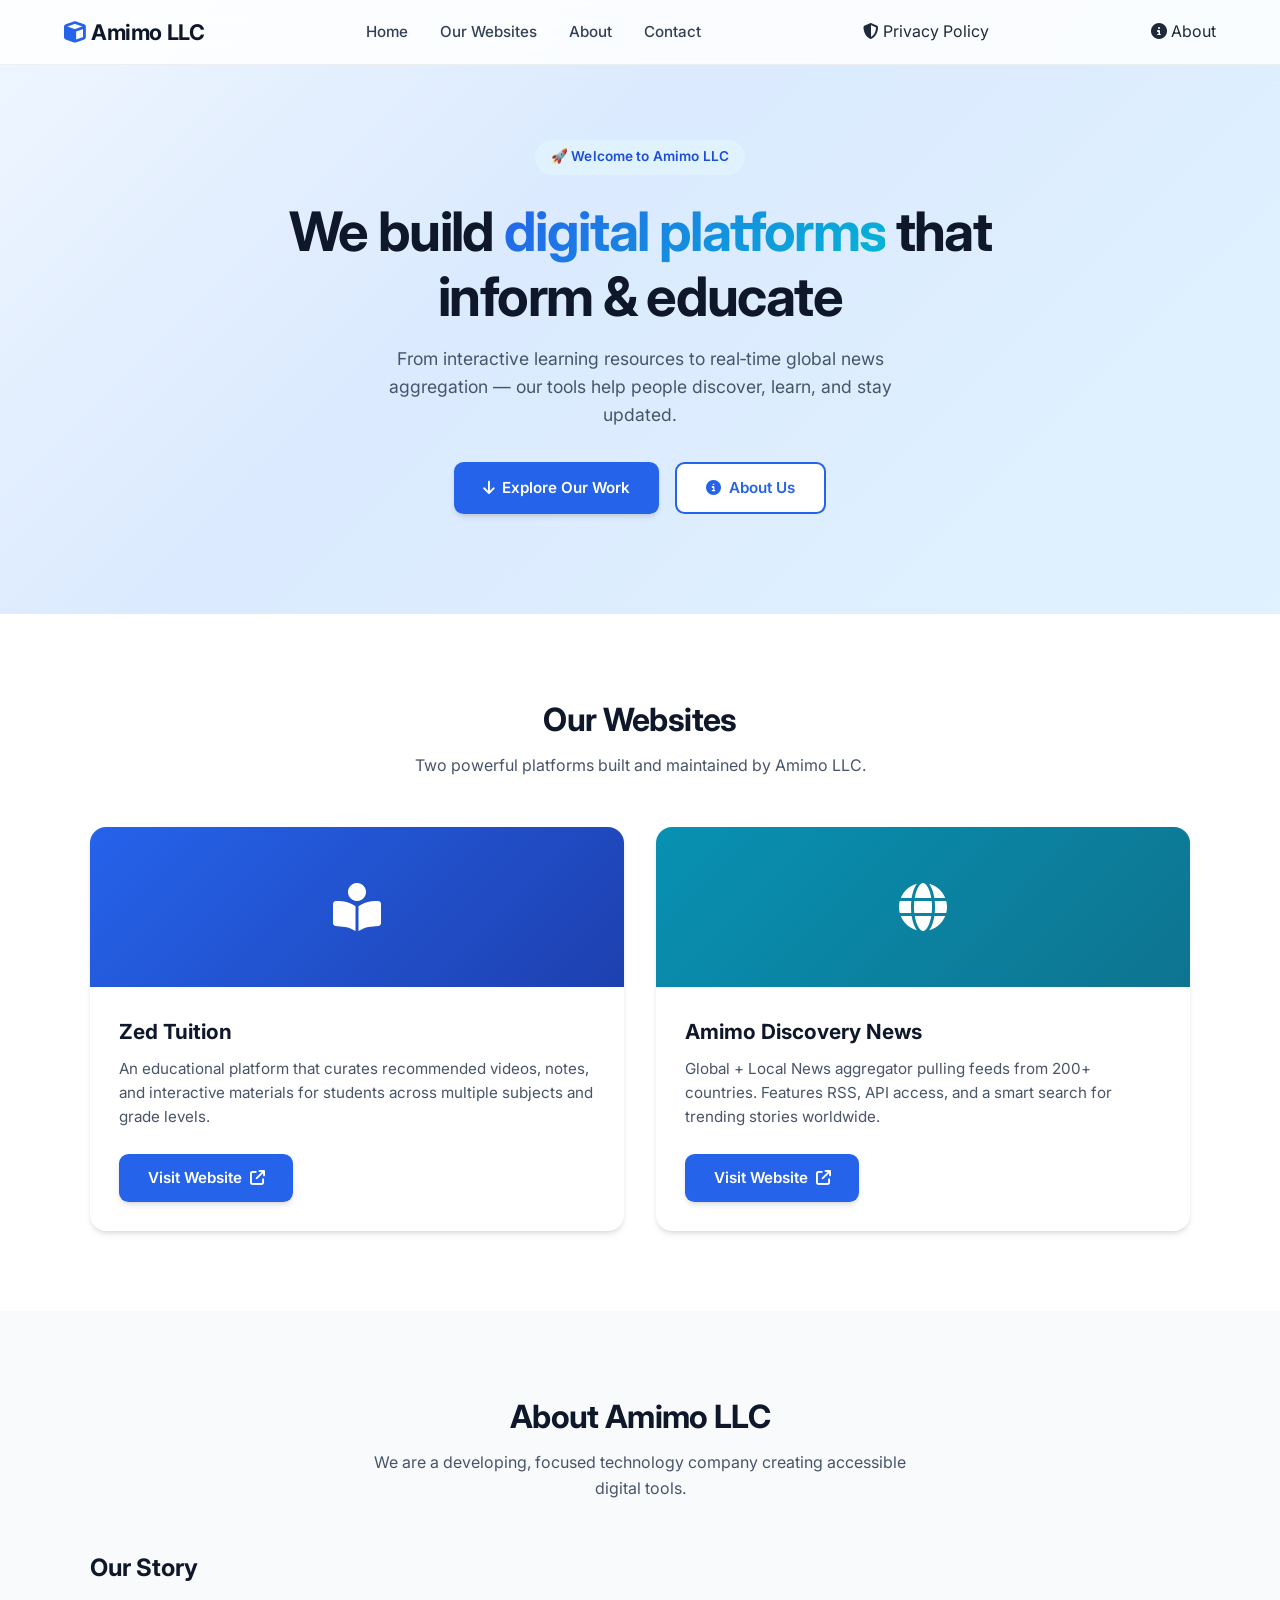
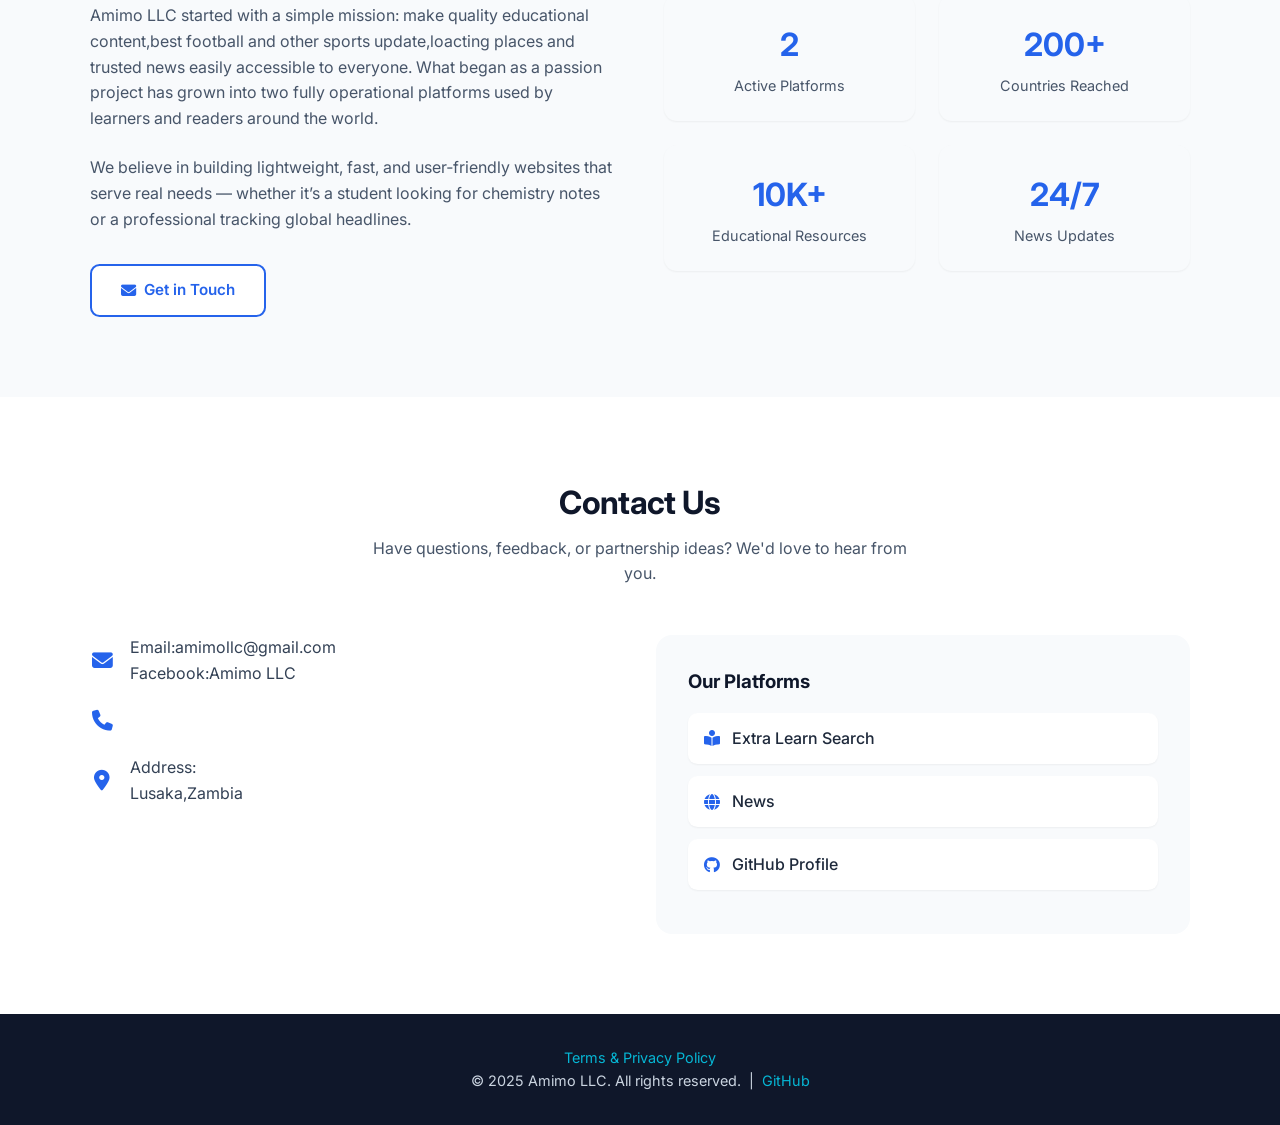
==== index.html @ ed4fd8a0 "Update index.html" ====
<!DOCTYPE html>
<html lang="en">
<head>
    <meta charset="UTF-8">
    <meta name="viewport" content="width=device-width, initial-scale=1.0">
<meta name="google-adsense-account" content="ca-pub-6081855871603005">
    <title>Amimo LLC – Building Digital Solutions for Learning & News</title>
    <!-- Google Fonts -->
    <link rel="preconnect" href="https://fonts.googleapis.com">
    <link rel="preconnect" href="https://fonts.gstatic.com" crossorigin>
    <link href="https://fonts.googleapis.com/css2?family=Inter:opsz,wght@14..32,400;14..32,500;14..32,600;14..32,700&display=swap" rel="stylesheet">
    <!-- Font Awesome 6 -->
    <link rel="stylesheet" href="https://cdnjs.cloudflare.com/ajax/libs/font-awesome/6.5.0/css/all.min.css">
    <link rel="icon" type="image/svg+xml" href="favicon.png">
      <link rel="stylesheet" href="style.css?v=1.0.5">
    
</head>
<body>
    <!-- ────── Navigation ────── -->
    <nav class="navbar">
        <div class="navbar-container">
            <a href="#" class="logo">
                <i class="fa-solid fa-cube"></i>Amimo LLC
            </a>
            <input type="checkbox" id="nav-toggle">
            <label for="nav-toggle" class="nav-toggle-label">
                <span></span><span></span><span></span>
            </label>
            <ul class="nav-links">
                <li><a href="#home">Home</a></li>
                <li><a href="#websites">Our Websites</a></li>
                <li><a href="#about">About</a></li>
                <li><a href="#contact">Contact</a></li>
            </ul>
<div class="menu-item" id="menuPrivacy"><i class="fas fa-shield-alt"></i> Privacy Policy</div>
<div class="menu-item" id="menuAbout"><i class="fas fa-info-circle"></i> About</div>
        </div>
    </nav>

    <!-- ────── Hero ────── -->
    <section class="hero" id="home">
        <div class="hero-content">
            <div class="hero-badge">🚀 Welcome to Amimo LLC</div>
            <h1>We build <span>digital platforms</span> that inform & educate</h1>
            <p>From interactive learning resources to real‑time global news aggregation — our tools help people discover, learn, and stay updated.</p>
            <div class="hero-buttons">
                <a href="#websites" class="btn btn-primary"><i class="fa-solid fa-arrow-down"></i> Explore Our Work</a>
                <a href="#about" class="btn btn-outline"><i class="fa-solid fa-circle-info"></i> About Us</a>
            </div>
        </div>
    </section>

    <!-- ────── Websites ────── -->
    <section id="websites">
        <div class="container">
            <div class="section-header">
                <h2>Our Websites</h2>
                <p>Two powerful platforms built and maintained by Amimo LLC.</p>
            </div>
            <div class="card-grid">
                <!-- Extra Learn Search -->
                <div class="card">
                    <div class="card-img extralearn">
                        <i class="fa-solid fa-book-open-reader"></i>
                    </div>
                    <div class="card-body">
                        <h3>Zed Tuition</h3>
                        <p>An educational platform that curates recommended videos, notes, and interactive materials for students across multiple subjects and grade levels.</p>
                        <a href="https://amimollc.github.io/zedtuition/" target="_blank" rel="noopener" class="btn btn-primary">
                            Visit Website <i class="fa-solid fa-arrow-up-right-from-square"></i>
                        </a>
                    </div>
                </div>

                <!-- News Lab -->
                <div class="card">
                    <div class="card-img newslab">
                        <i class="fa-solid fa-globe"></i>
                    </div>
                    <div class="card-body">
                        <h3>Amimo Discovery News</h3>
                        <p>Global + Local News aggregator pulling feeds from 200+ countries. Features RSS, API access, and a smart search for trending stories worldwide.</p>
                        <a href="https://amimollc.github.io/amimodiscoverynews/" target="_blank" rel="noopener" class="btn btn-primary">
                            Visit Website <i class="fa-solid fa-arrow-up-right-from-square"></i>
                        </a>
                    </div>
                </div>
            </div>
        </div>
    </section>
<!-- Cookie & Privacy Consent Modal -->
<div id="consentOverlay" class="consent-overlay">
    <div class="consent-modal">
        <div class="consent-icon">🍪</div>
        <h2>We value your privacy</h2>
        <p>
            We use cookies and similar technologies to enhance your browsing experience,
            analyze site traffic, and serve personalized ads. By clicking 
            <strong>"Accept All"</strong>, you consent to our use of cookies and agree 
            to our <a href="terms-privacy.html" target="_blank">Privacy Policy</a> 
            and <a href="terms-privacy.html#terms" target="_blank">Terms of Service</a>.
        </p>
        <p class="consent-small">
            You can change your preferences at any time.
        </p>
        <div class="consent-actions">
            <button id="acceptAllBtn" class="btn btn-primary">Accept All</button>
            <button id="learnMoreBtn" class="btn btn-secondary">Learn More</button>
        </div>
    </div>
</div>
    <!-- ────── About ────── -->
    <section id="about" style="background: var(--gray-50);">
        <div class="container">
            <div class="section-header">
                <h2>About Amimo LLC</h2>
                <p>We are a developing, focused technology company creating accessible digital tools.</p>
            </div>
            <div class="about-grid">
                <div class="about-text">
                    <h3>Our Story</h3>
                    <p>Amimo LLC started with a simple mission: make quality educational content,best football and other sports update,loacting places and trusted news easily accessible to everyone. What began as a passion project has grown into two fully operational platforms used by learners and readers around the world.</p>
                    <p>We believe in building lightweight, fast, and user‑friendly websites that serve real needs — whether it’s a student looking for chemistry notes or a professional tracking global headlines.</p>
                    <a href="#contact" class="btn btn-outline" style="margin-top:0.5rem;">
                        <i class="fa-solid fa-envelope"></i> Get in Touch
                    </a>
                </div>
                <div class="about-stats">
                    <div class="stat-card">
                        <div class="stat-number">2</div>
                        <div class="stat-label">Active Platforms</div>
                    </div>
                    <div class="stat-card">
                        <div class="stat-number">200+</div>
                        <div class="stat-label">Countries Reached</div>
                    </div>
                    <div class="stat-card">
                        <div class="stat-number">10K+</div>
                        <div class="stat-label">Educational Resources</div>
                    </div>
                    <div class="stat-card">
                        <div class="stat-number">24/7</div>
                        <div class="stat-label">News Updates</div>
                    </div>
                </div>
            </div>
        </div>
    </section>

    <!-- ────── Contact ────── -->
    <section id="contact">
        <div class="container">
            <div class="section-header">
                <h2>Contact Us</h2>
                <p>Have questions, feedback, or partnership ideas? We'd love to hear from you.</p>
            </div>
            <div class="contact-grid">
                <div class="contact-info">
                    <div class="info-item">
                        <i class="fa-solid fa-envelope"></i>
                        <span>Email:amimollc@gmail.com<br>Facebook:Amimo LLC</span>
                    </div>
                    <div class="info-item">
                        <i class="fa-solid fa-phone"></i>
                        <span></span>
                    </div>
                    <div class="info-item">
                        <i class="fa-solid fa-location-dot"></i>
                        <span> Address:<br>Lusaka,Zambia<br></span>
                    </div>
                </div>
                <div class="contact-links">
                    <h3>Our Platforms</h3>
                    <a href="https://amimollc.github.io/zedtuition/" target="_blank" rel="noopener" class="site-link">
                        <i class="fa-solid fa-book-open-reader"></i> Extra Learn Search
                    </a>
                    <a href="https://amimollc.github.io/amimodiscoverynews/" target="_blank" rel="noopener" class="site-link">
                        <i class="fa-solid fa-globe"></i> News
                    </a>
                    <a href="https://github.com/amimollc" target="_blank" rel="noopener" class="site-link">
                        <i class="fa-brands fa-github"></i> GitHub Profile
                    </a>
                </div>
            </div>
        </div>
    </section>

    <!-- ────── Footer ────── -->
    <footer class="footer">
    <!-- OR a single combined link -->
    <p>
        <a href="terms-privacy.html?v=1.0.1">Terms &amp; Privacy Policy</a>
    </p>
        <p>&copy; 2025 Amimo LLC. All rights reserved. &nbsp;|&nbsp; 
            <a href="https://github.com/amimollc" target="_blank" rel="noopener">GitHub</a>
        </p>
    </footer>

    <!-- Back to Top Button -->
    <a href="# An HTML anchor (ID) for a link target is missing a corresponding ID attribute.#home" class="back-to-top" id="backToTop" aria-label="Back to top">
        <i class="fa-solid fa-chevron-up"></i>
    </a>

    <!-- Smooth scroll offset & Back‑to‑top visibility -->
    <script src="main.js?v=1.0.1"></script>
</body>
</html>
---- style.css ----
:root {
            --primary: #2563eb;
            --primary-dark: #1d4ed8;
            --secondary: #0f172a;
            --accent: #06b6d4;
            --accent-light: #e0f2fe;
            --gray-50: #f8fafc;
            --gray-100: #f1f5f9;
            --gray-200: #e2e8f0;
            --gray-600: #475569;
            --gray-700: #334155;
            --gray-800: #1e293b;
            --white: #ffffff;
            --shadow-sm: 0 1px 2px rgba(0,0,0,0.05);
            --shadow: 0 4px 6px -1px rgba(0,0,0,0.1), 0 2px 4px -2px rgba(0,0,0,0.1);
            --shadow-lg: 0 10px 15px -3px rgba(0,0,0,0.1), 0 4px 6px -4px rgba(0,0,0,0.1);
            --shadow-xl: 0 20px 25px -5px rgba(0,0,0,0.1), 0 8px 10px -6px rgba(0,0,0,0.1);
        }

        * {
            margin: 0;
            padding: 0;
            box-sizing: border-box;
        }

        html {
            scroll-behavior: smooth;
        }

        body {
            font-family: 'Inter', system-ui, -apple-system, sans-serif;
            color: var(--gray-800);
            background-color: var(--white);
            line-height: 1.6;
            overflow-x: hidden;
        }

        /* ───────── Navigation ───────── */
        .navbar {
            position: fixed;
            top: 0;
            left: 0;
            width: 100%;
            background: rgba(255,255,255,0.85);
            backdrop-filter: blur(12px);
            -webkit-backdrop-filter: blur(12px);
            border-bottom: 1px solid rgba(0,0,0,0.06);
            z-index: 1000;
            transition: background 0.3s;
        }
        .navbar-container {
            max-width: 1200px;
            margin: 0 auto;
            display: flex;
            align-items: center;
            justify-content: space-between;
            padding: 0 1.5rem;
            height: 64px;
        }
        .logo {
            font-weight: 700;
            font-size: 1.35rem;
            color: var(--secondary);
            text-decoration: none;
            letter-spacing: -0.02em;
        }
        .logo i {
            color: var(--primary);
            margin-right: 0.35rem;
        }
        .nav-links {
            display: flex;
            list-style: none;
            gap: 2rem;
            align-items: center;
        }
        .nav-links a {
            text-decoration: none;
            color: var(--gray-700);
            font-weight: 500;
            font-size: 0.95rem;
            transition: color 0.2s;
        }
        .nav-links a:hover {
            color: var(--primary);
        }
        /* Hamburger checkbox hack */
        #nav-toggle {
            display: none;
        }
        .nav-toggle-label {
            display: none;
            flex-direction: column;
            gap: 5px;
            cursor: pointer;
            padding: 0.5rem;
        }
        .nav-toggle-label span {
            display: block;
            width: 24px;
            height: 2.5px;
            background: var(--secondary);
            border-radius: 2px;
            transition: 0.3s;
        }

        /* ───────── Hero ───────── */
        .hero {
            padding: 140px 1.5rem 100px;
            background: linear-gradient(135deg, #eff6ff 0%, #dbeafe 40%, #e0f2fe 100%);
            text-align: center;
        }
        .hero-content {
            max-width: 720px;
            margin: 0 auto;
        }
        .hero-badge {
            display: inline-block;
            background: var(--accent-light);
            color: var(--primary-dark);
            font-weight: 600;
            font-size: 0.85rem;
            padding: 0.4rem 1rem;
            border-radius: 2rem;
            margin-bottom: 1.5rem;
            letter-spacing: 0.01em;
        }
        .hero h1 {
            font-size: clamp(2.2rem, 5vw, 3.4rem);
            font-weight: 700;
            line-height: 1.2;
            color: var(--secondary);
            margin-bottom: 1rem;
            letter-spacing: -0.03em;
        }
        .hero h1 span {
            background: linear-gradient(135deg, var(--primary), var(--accent));
            -webkit-background-clip: text;
            -webkit-text-fill-color: transparent;
            background-clip: text;
        }
        .hero p {
            font-size: 1.1rem;
            color: var(--gray-600);
            max-width: 560px;
            margin: 0 auto 2rem;
        }
        .btn {
            display: inline-flex;
            align-items: center;
            gap: 0.5rem;
            padding: 0.75rem 1.8rem;
            border-radius: 0.6rem;
            font-weight: 600;
            font-size: 0.95rem;
            text-decoration: none;
            transition: transform 0.2s, box-shadow 0.2s;
            cursor: pointer;
        }
        .btn-primary {
            background: var(--primary);
            color: white;
            box-shadow: var(--shadow);
        }
        .btn-primary:hover {
            background: var(--primary-dark);
            transform: translateY(-2px);
            box-shadow: var(--shadow-lg);
        }
        .btn-outline {
            background: white;
            color: var(--primary);
            border: 2px solid var(--primary);
        }
        .btn-outline:hover {
            background: var(--accent-light);
            transform: translateY(-2px);
        }
        .hero-buttons {
            display: flex;
            gap: 1rem;
            flex-wrap: wrap;
            justify-content: center;
        }

        /* ───────── Sections ───────── */
        section {
            padding: 80px 1.5rem;
        }
        .section-header {
            text-align: center;
            margin-bottom: 3rem;
        }
        .section-header h2 {
            font-size: 2rem;
            font-weight: 700;
            color: var(--secondary);
            margin-bottom: 0.5rem;
            letter-spacing: -0.02em;
        }
        .section-header p {
            color: var(--gray-600);
            max-width: 560px;
            margin: 0 auto;
        }
        .container {
            max-width: 1100px;
            margin: 0 auto;
        }

        /* ───────── Websites Cards ───────── */
        .card-grid {
            display: grid;
            grid-template-columns: repeat(auto-fit, minmax(300px, 1fr));
            gap: 2rem;
        }
        .card {
            background: white;
            border-radius: 1rem;
            box-shadow: var(--shadow);
            overflow: hidden;
            transition: transform 0.25s, box-shadow 0.25s;
            display: flex;
            flex-direction: column;
        }
        .card:hover {
            transform: translateY(-6px);
            box-shadow: var(--shadow-xl);
        }
        .card-img {
            height: 160px;
            display: flex;
            align-items: center;
            justify-content: center;
            font-size: 3rem;
            color: white;
        }
        .card-img.extralearn {
            background: linear-gradient(135deg, #2563eb, #1e40af);
        }
        .card-img.newslab {
            background: linear-gradient(135deg, #0891b2, #0e7490);
        }
        .card-body {
            padding: 1.8rem;
            flex: 1;
            display: flex;
            flex-direction: column;
        }
        .card-body h3 {
            font-size: 1.3rem;
            font-weight: 700;
            margin-bottom: 0.5rem;
            color: var(--secondary);
        }
        .card-body p {
            color: var(--gray-600);
            font-size: 0.95rem;
            margin-bottom: 1.5rem;
            flex: 1;
        }
        .card-body .btn {
            align-self: flex-start;
        }

        /* ───────── About ───────── */
        .about-grid {
            display: grid;
            grid-template-columns: 1fr 1fr;
            gap: 3rem;
            align-items: center;
        }
        .about-text h3 {
            font-size: 1.5rem;
            font-weight: 700;
            margin-bottom: 1rem;
            color: var(--secondary);
        }
        .about-text p {
            color: var(--gray-600);
            margin-bottom: 1.5rem;
        }
        .about-stats {
            display: grid;
            grid-template-columns: 1fr 1fr;
            gap: 1.5rem;
        }
        .stat-card {
            background: var(--gray-50);
            border-radius: 0.8rem;
            padding: 1.5rem;
            text-align: center;
            box-shadow: var(--shadow-sm);
        }
        .stat-card .stat-number {
            font-size: 2rem;
            font-weight: 700;
            color: var(--primary);
        }
        .stat-card .stat-label {
            font-size: 0.9rem;
            color: var(--gray-600);
            margin-top: 0.25rem;
        }

        /* ───────── Contact ───────── */
        .contact-grid {
            display: grid;
            grid-template-columns: 1fr 1fr;
            gap: 2rem;
            align-items: start;
        }
        .contact-info .info-item {
            display: flex;
            align-items: center;
            gap: 1rem;
            margin-bottom: 1.5rem;
        }
        .info-item i {
            font-size: 1.3rem;
            color: var(--primary);
            width: 24px;
            text-align: center;
        }
        .info-item span {
            color: var(--gray-700);
        }
        .contact-links {
            background: var(--gray-50);
            border-radius: 1rem;
            padding: 2rem;
        }
        .contact-links h3 {
            margin-bottom: 1rem;
            color: var(--secondary);
        }
        .site-link {
            display: flex;
            align-items: center;
            gap: 0.75rem;
            padding: 0.8rem 1rem;
            background: white;
            border-radius: 0.6rem;
            margin-bottom: 0.75rem;
            text-decoration: none;
            color: var(--gray-800);
            font-weight: 500;
            box-shadow: var(--shadow-sm);
            transition: background 0.2s;
        }
        .site-link:hover {
            background: var(--accent-light);
        }
        .site-link i {
            color: var(--primary);
        }

        /* ───────── Footer ───────── */
        .footer {
            background: var(--secondary);
            color: #cbd5e1;
            padding: 2rem 1.5rem;
            text-align: center;
            font-size: 0.9rem;
        }
        .footer a {
            color: var(--accent);
            text-decoration: none;
        }

        /* ───────── Back to Top ───────── */
        .back-to-top {
            position: fixed;
            bottom: 2rem;
            right: 2rem;
            width: 44px;
            height: 44px;
            background: var(--primary);
            color: white;
            border-radius: 50%;
            display: flex;
            align-items: center;
            justify-content: center;
            box-shadow: var(--shadow-lg);
            opacity: 0;
            visibility: hidden;
            transition: opacity 0.3s, visibility 0.3s;
            z-index: 999;
            text-decoration: none;
        }
        .back-to-top.visible {
            opacity: 1;
            visibility: visible;
        }

        /* ───────── Responsive ───────── */
        @media (max-width: 768px) {
            .nav-links {
                position: fixed;
                top: 64px;
                left: 0;
                width: 100%;
                background: white;
                flex-direction: column;
                gap: 0;
                max-height: 0;
                overflow: hidden;
                transition: max-height 0.3s ease;
                box-shadow: var(--shadow);
            }
            #nav-toggle:checked ~ .nav-links {
                max-height: 300px;
            }
            .nav-toggle-label {
                display: flex;
            }
            .nav-links li {
                padding: 0.8rem 2rem;
                border-bottom: 1px solid var(--gray-100);
            }
            .about-grid,
            .contact-grid {
                grid-template-columns: 1fr;
            }
            .hero {
                padding: 120px 1.5rem 80px;
            }
        }
/* ---- Consent Overlay (Popup) ---- */
.consent-overlay {
    position: fixed;
    top: 0;
    left: 0;
    width: 100%;
    height: 100%;
    background: rgba(0, 0, 0, 0.65);
    backdrop-filter: blur(4px);
    display: flex;
    align-items: center;
    justify-content: center;
    z-index: 99999;
    padding: 1.5rem;
    opacity: 0;
    visibility: hidden;
    transition: opacity 0.4s ease, visibility 0.4s ease;
    /* Start hidden, JS will show it */ 
}

.consent-overlay.show {
    opacity: 1;
    visibility: visible;
}

.consent-modal {
    background: #ffffff;
    max-width: 520px;
    width: 100%;
    padding: 2.5rem 2rem 2rem 2rem;
    border-radius: 24px;
    box-shadow: 0 30px 80px rgba(0, 0, 0, 0.25);
    text-align: center;
    transform: scale(0.95) translateY(20px);
    transition: transform 0.4s cubic-bezier(0.34, 1.56, 0.64, 1);
}

.consent-overlay.show .consent-modal {
    transform: scale(1) translateY(0);
}

.consent-icon {
    font-size: 3rem;
    margin-bottom: 0.5rem;
}

.consent-modal h2 {
    font-size: 1.5rem;
    font-weight: 700;
    margin: 0 0 0.75rem 0;
    color: #0b1a33;
}

.consent-modal p {
    color: #2d4059;
    font-size: 0.95rem;
    line-height: 1.6;
    margin-bottom: 1rem;
}

.consent-modal a {
    color: #1a4c7a;
    font-weight: 600;
    text-decoration: underline;
    text-underline-offset: 2px;
}

.consent-modal a:hover {
    color: #0d3557;
}

.consent-small {
    font-size: 0.8rem !important;
    color: #6a7f9a !important;
    margin-bottom: 1.5rem !important;
}

.consent-actions {
    display: flex;
    gap: 0.75rem;
    flex-wrap: wrap;
    justify-content: center;
}

.consent-actions .btn {
    padding: 0.75rem 2rem;
    border-radius: 60px;
    font-weight: 600;
    font-size: 0.95rem;
    border: none;
    cursor: pointer;
    transition: background 0.2s, transform 0.1s;
    flex: 1 1 auto;
    min-width: 140px;
}

.consent-actions .btn-primary {
    background: #1a4c7a;
    color: #fff;
}

.consent-actions .btn-primary:hover {
    background: #0d3b60;
}

.consent-actions .btn-secondary {
    background: #eef2f6;
    color: #0b1a33;
}

.consent-actions .btn-secondary:hover {
    background: #dce3ec;
}

@media (max-width: 480px) {
    .consent-modal {
        padding: 1.75rem 1.25rem;
    }
    .consent-actions .btn {
        min-width: 100%;
        flex: 1 1 100%;
    }
}
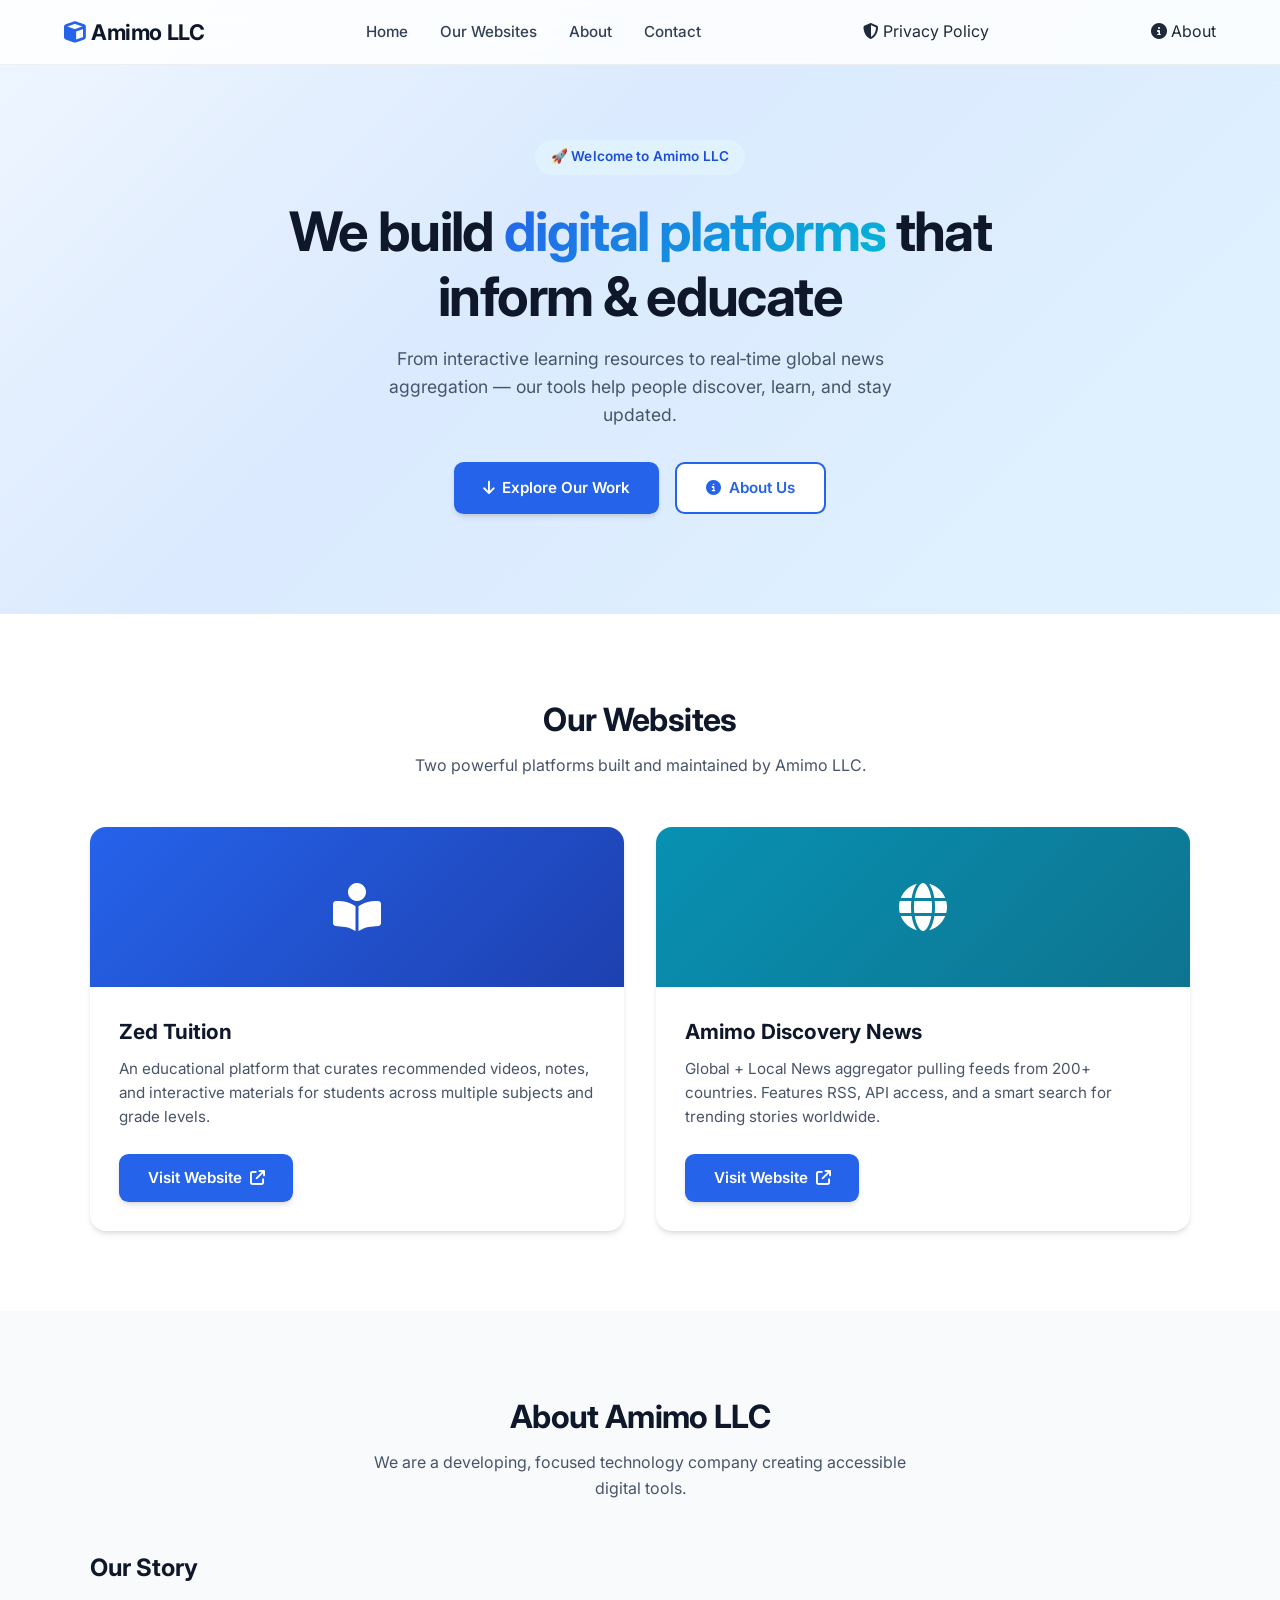
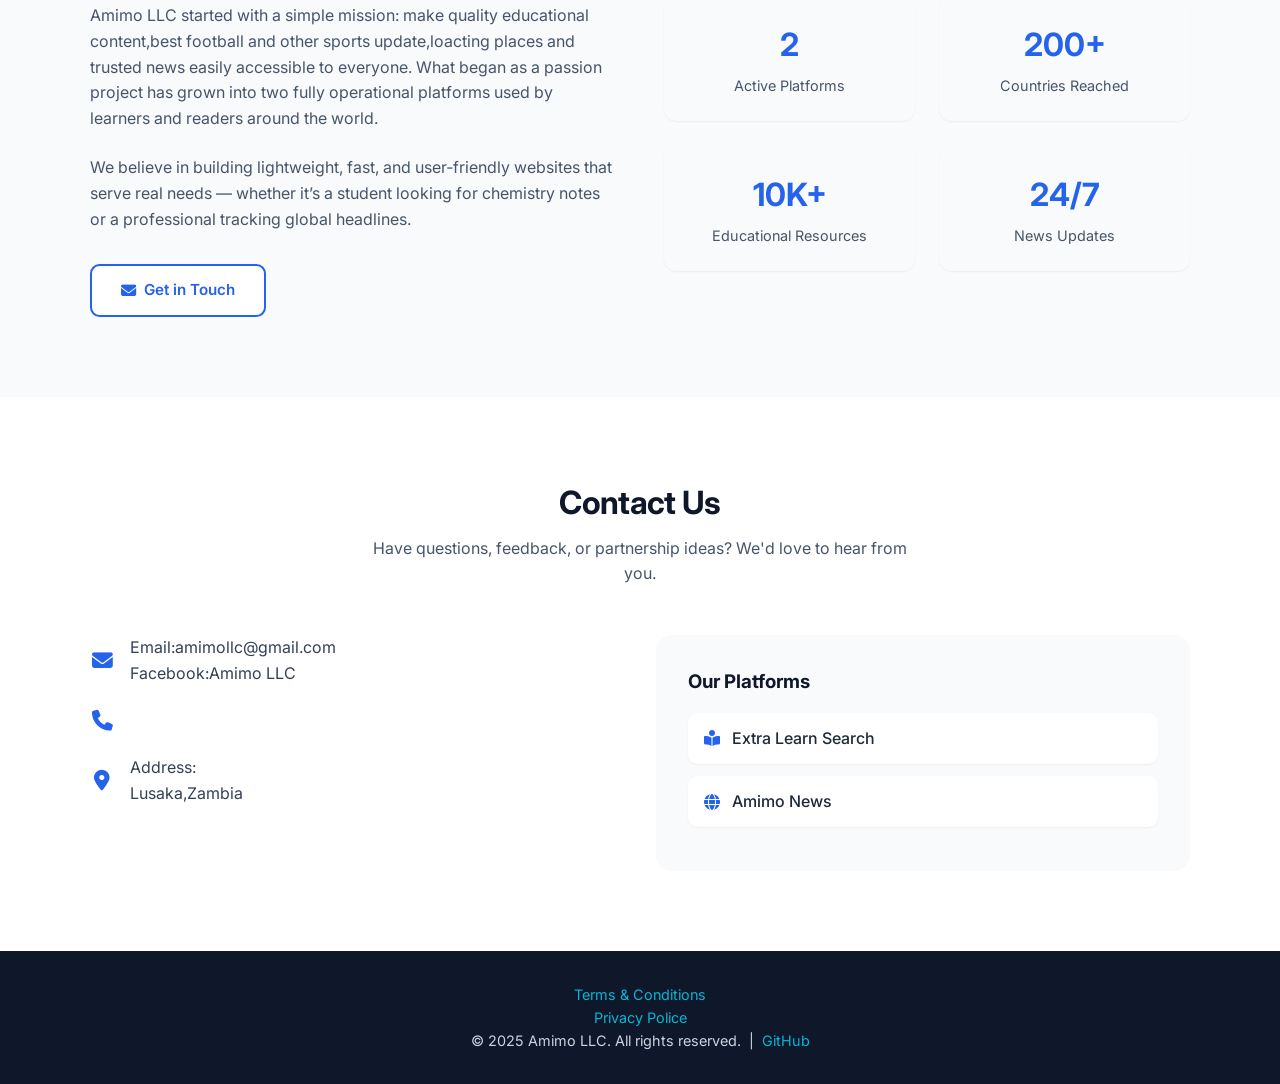
==== commit bc4c7057: "Update index.html" ====
--- a/index.html
+++ b/index.html
@@ -175,10 +175,7 @@
                         <i class="fa-solid fa-book-open-reader"></i> Extra Learn Search
                     </a>
                     <a href="https://amimollc.github.io/amimodiscoverynews/" target="_blank" rel="noopener" class="site-link">
-                        <i class="fa-solid fa-globe"></i> News
-                    </a>
-                    <a href="https://github.com/amimollc" target="_blank" rel="noopener" class="site-link">
-                        <i class="fa-brands fa-github"></i> GitHub Profile
+                        <i class="fa-solid fa-globe"></i> Amimo News
                     </a>
                 </div>
             </div>
@@ -189,11 +186,15 @@
     <footer class="footer">
     <!-- OR a single combined link -->
     <p>
-        <a href="terms-privacy.html?v=1.0.1">Terms &amp; Privacy Policy</a>
+        <a href="terms-privacy.html?v=1.0.1">Terms &amp; Conditions</a>
     </p>
+<p> 
+<a href="privacy.html">Privacy Police</a>
+</p> 
         <p>&copy; 2025 Amimo LLC. All rights reserved. &nbsp;|&nbsp; 
             <a href="https://github.com/amimollc" target="_blank" rel="noopener">GitHub</a>
         </p>
+  
     </footer>
 
     <!-- Back to Top Button -->
@@ -202,6 +203,6 @@
     </a>
 
     <!-- Smooth scroll offset & Back‑to‑top visibility -->
-    <script src="main.js?v=1.0.1"></script>
+    <script src="main.js?v=1.0.2"></script>
 </body>
 </html>
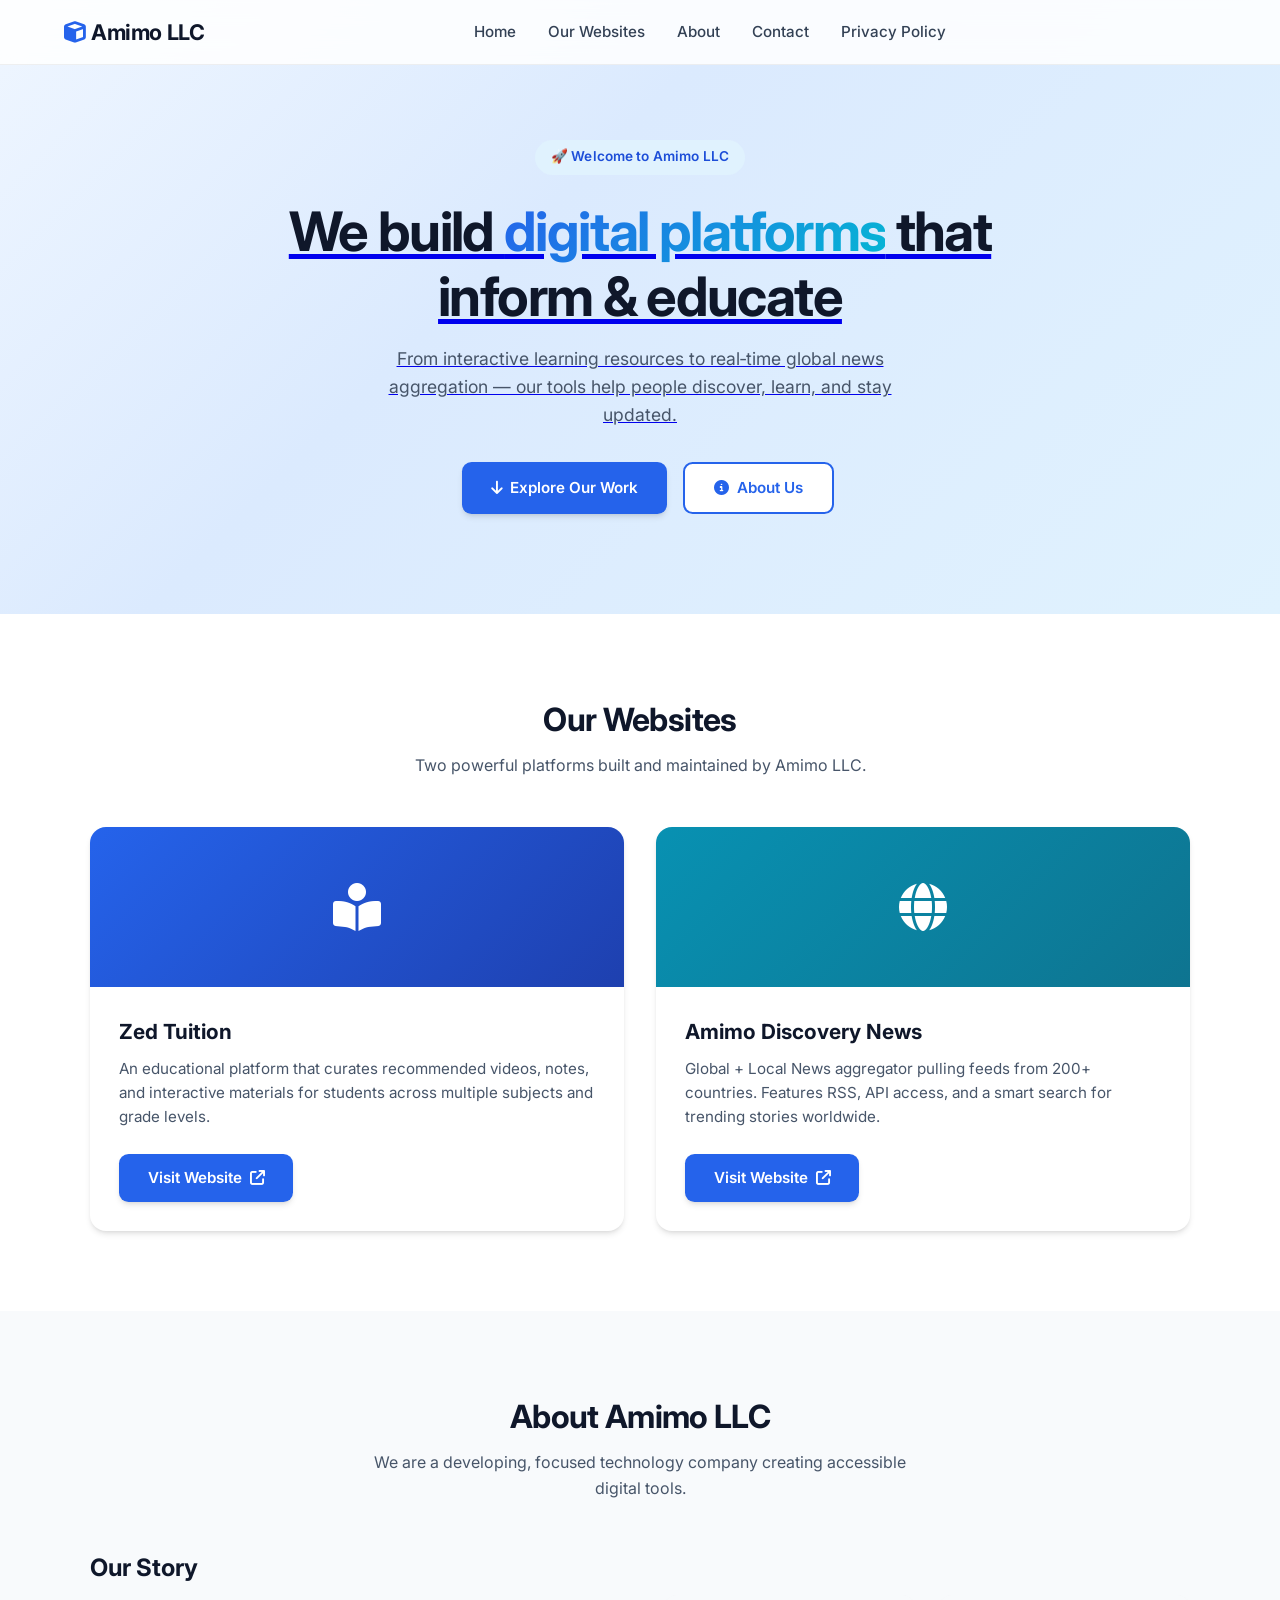
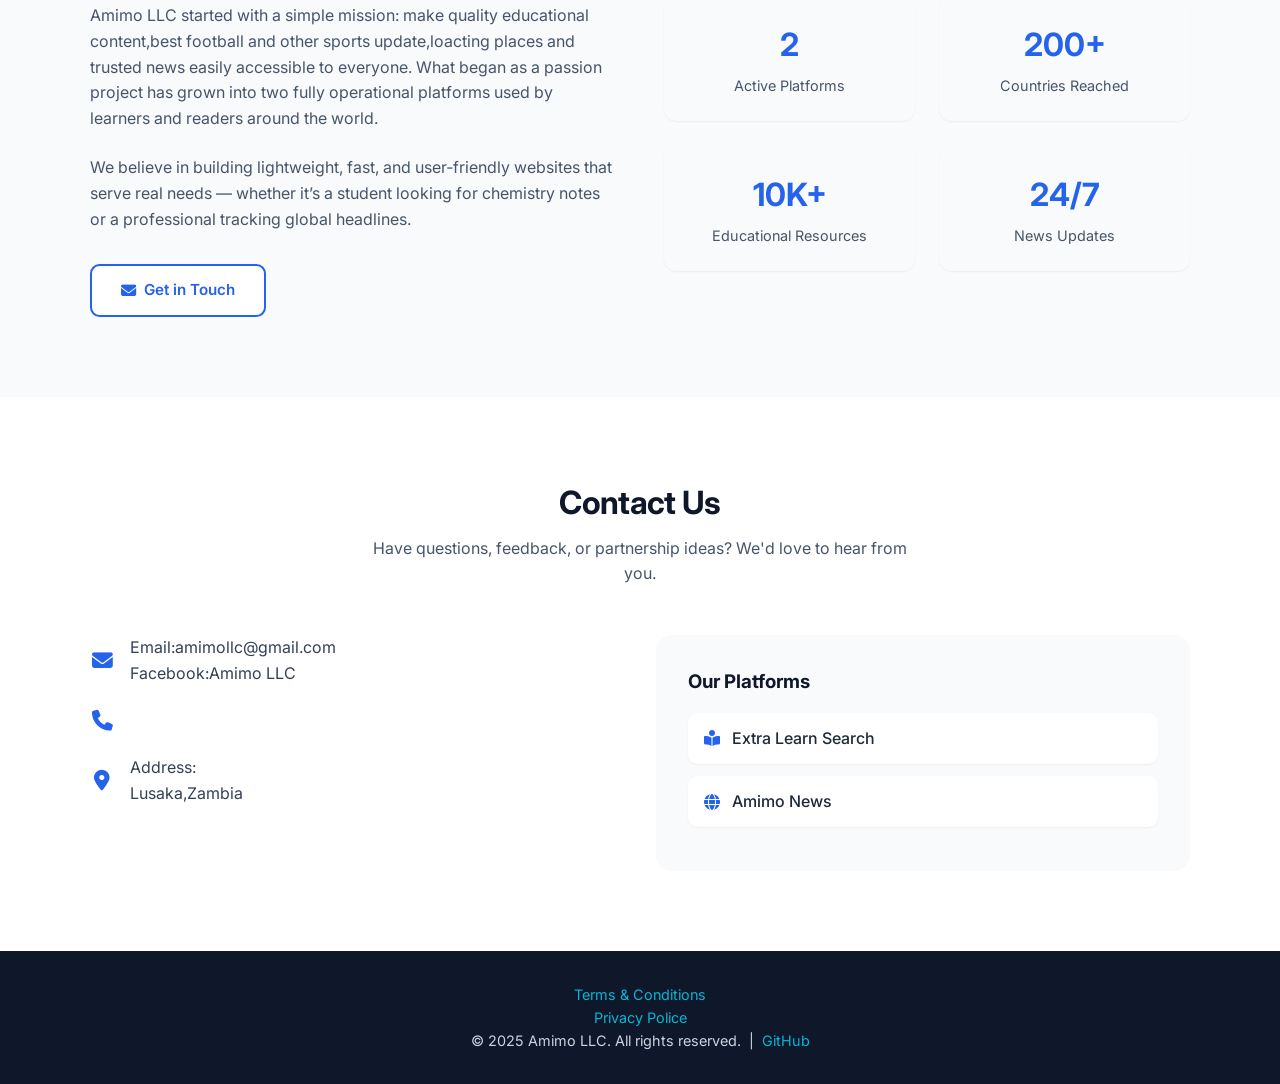
==== commit 6fb0d437: "Update index.html" ====
--- a/index.html
+++ b/index.html
@@ -29,12 +29,11 @@
             <ul class="nav-links">
                 <li><a href="#home">Home</a></li>
                 <li><a href="#websites">Our Websites</a></li>
-                <li><a href="#about">About</a></li>
+                <li><a href="about.html">About</a></li>
                 <li><a href="#contact">Contact</a></li>
+                <li><a href="privacy.html">Privacy Policy
             </ul>
-<div class="menu-item" id="menuPrivacy"><i class="fas fa-shield-alt"></i> Privacy Policy</div>
-<div class="menu-item" id="menuAbout"><i class="fas fa-info-circle"></i> About</div>
-        </div>
+  </div>
     </nav>
 
     <!-- ────── Hero ────── -->
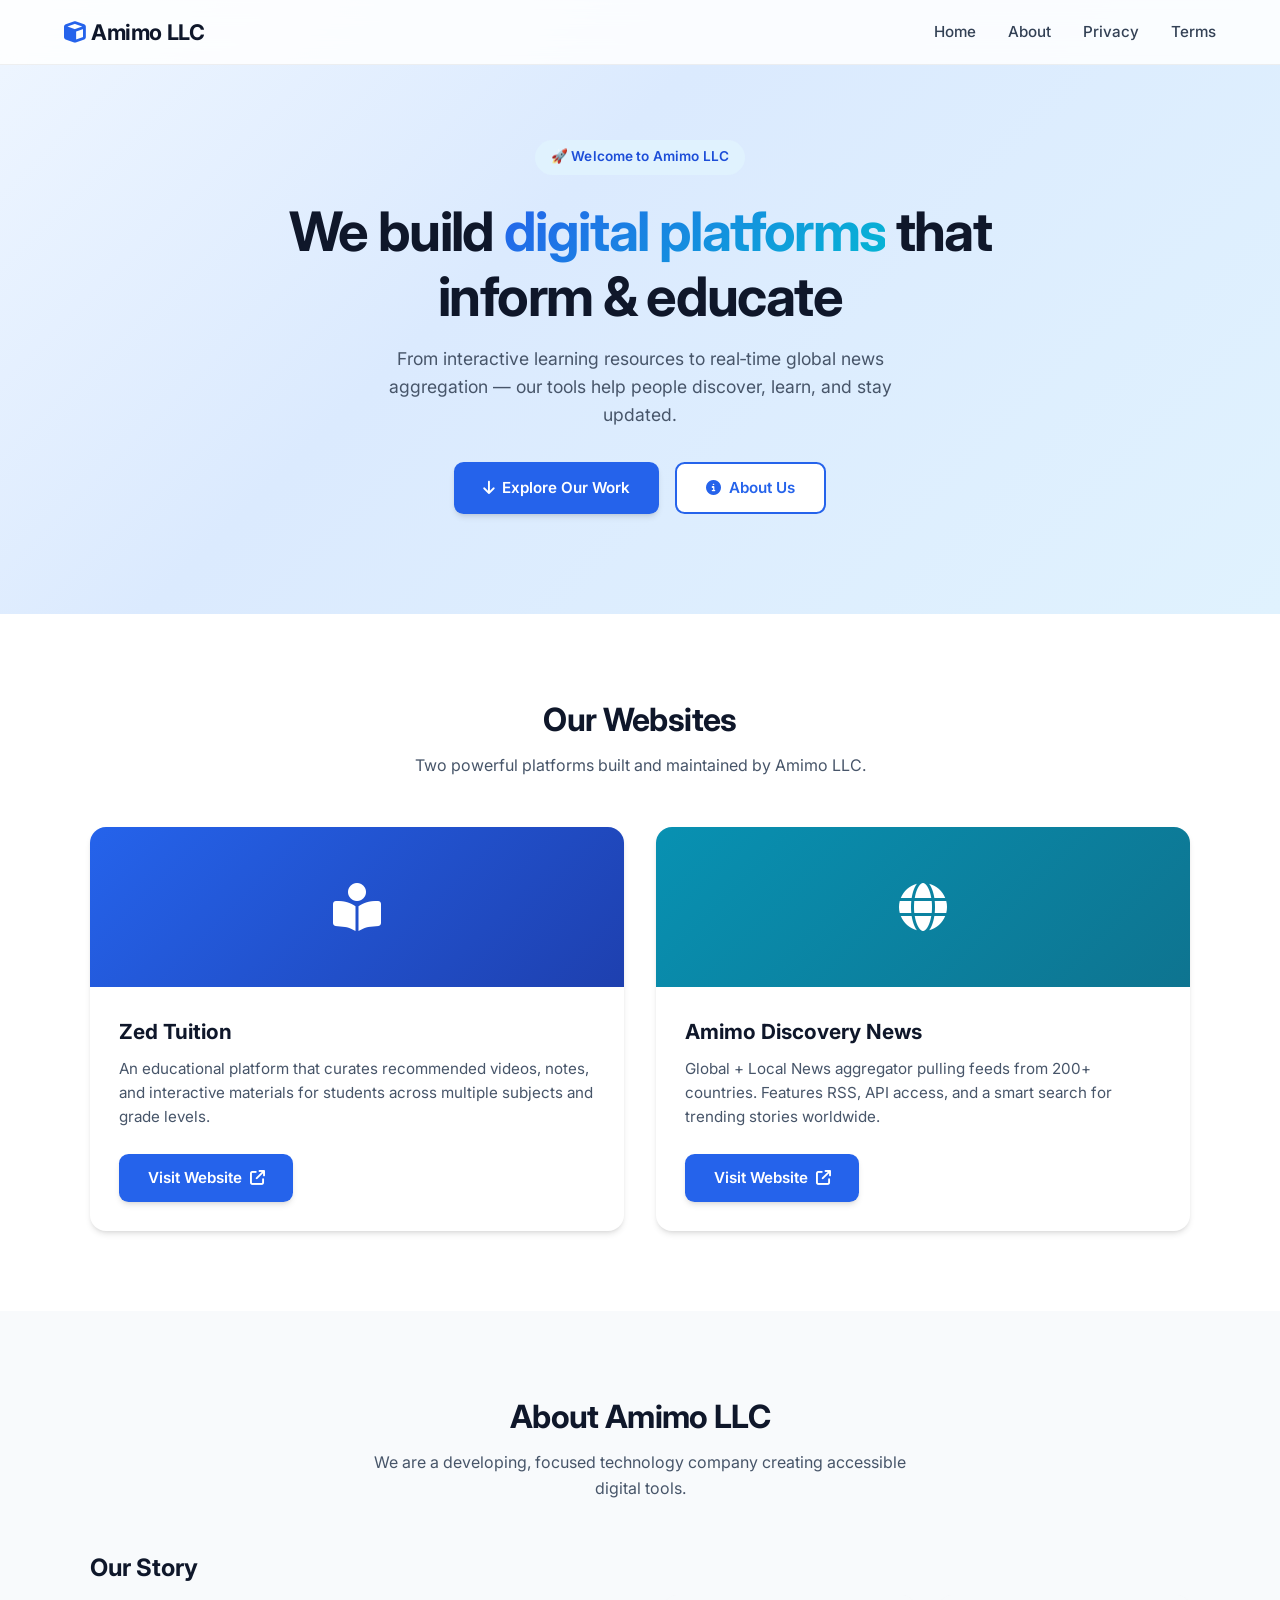
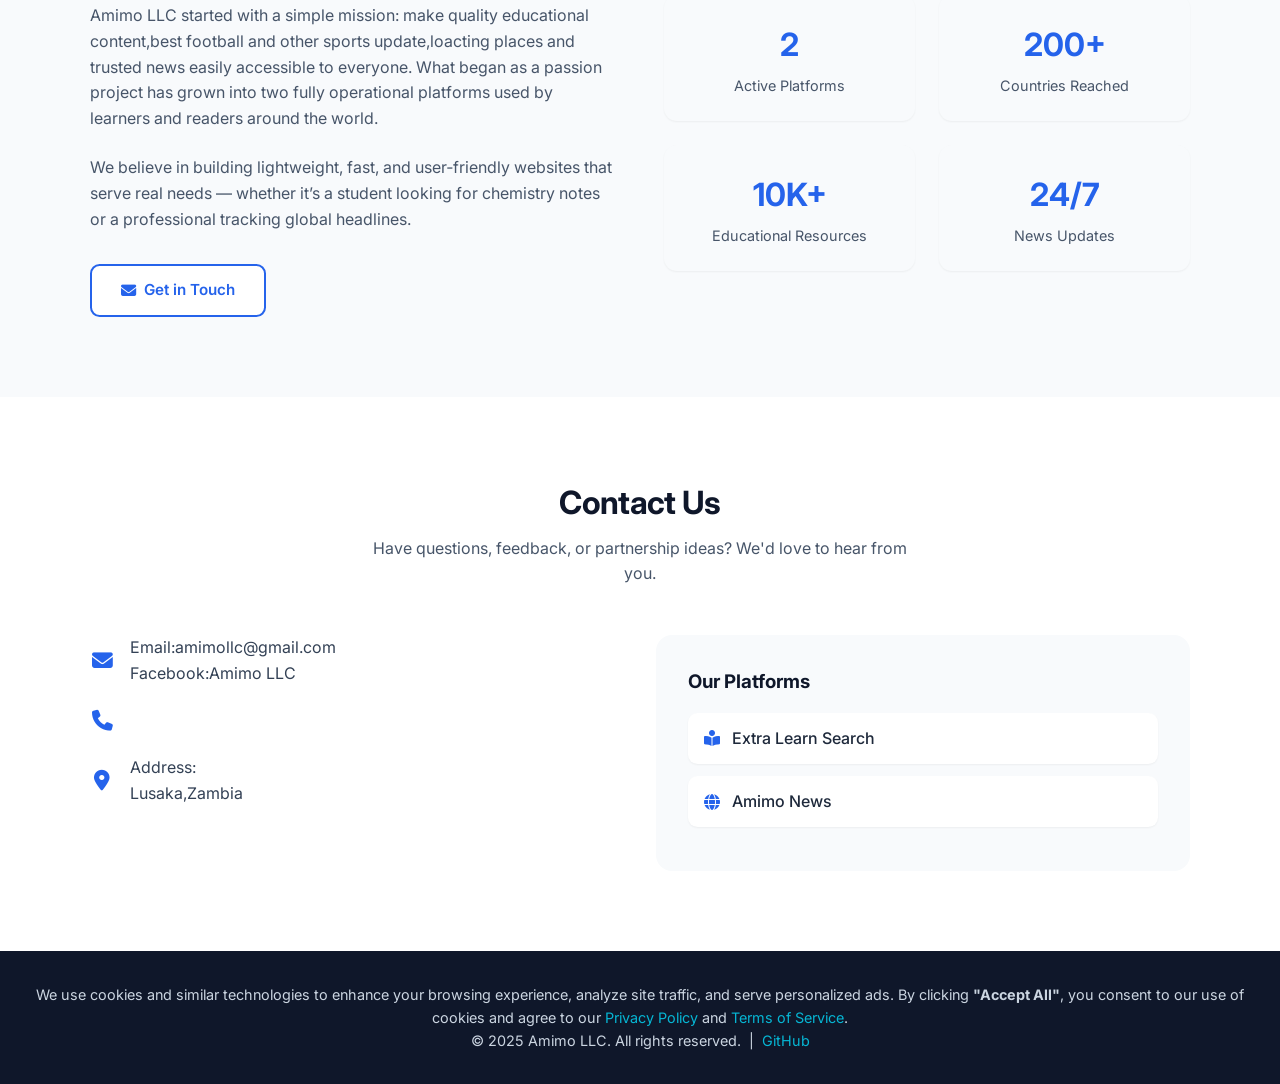
==== commit 97798a7e: "Update index.html" ====
--- a/index.html
+++ b/index.html
@@ -27,12 +27,11 @@
                 <span></span><span></span><span></span>
             </label>
             <ul class="nav-links">
-                <li><a href="#home">Home</a></li>
-                <li><a href="#websites">Our Websites</a></li>
-                <li><a href="about.html">About</a></li>
-                <li><a href="#contact">Contact</a></li>
-                <li><a href="privacy.html">Privacy Policy
-            </ul>
+    <li><a href="index.html" class="active">Home</a></li>
+    <li><a href="about.html">About</a></li>
+    <li><a href="privacy.html">Privacy</a></li>
+    <li><a href="terms-privacy.html#terms">Terms</a></li>
+</ul>
   </div>
     </nav>
 
@@ -184,12 +183,13 @@
     <!-- ────── Footer ────── -->
     <footer class="footer">
     <!-- OR a single combined link -->
-    <p>
-        <a href="terms-privacy.html?v=1.0.1">Terms &amp; Conditions</a>
-    </p>
-<p> 
-<a href="privacy.html">Privacy Police</a>
-</p> 
+  <p>
+    We use cookies and similar technologies to enhance your browsing experience,
+    analyze site traffic, and serve personalized ads. By clicking 
+    <strong>"Accept All"</strong>, you consent to our use of cookies and agree 
+    to our <a href="privacy.html" target="_blank">Privacy Policy</a> 
+    and <a href="terms-privacy.html#terms" target="_blank">Terms of Service</a>.
+</p>
         <p>&copy; 2025 Amimo LLC. All rights reserved. &nbsp;|&nbsp; 
             <a href="https://github.com/amimollc" target="_blank" rel="noopener">GitHub</a>
         </p>
@@ -202,6 +202,6 @@
     </a>
 
     <!-- Smooth scroll offset & Back‑to‑top visibility -->
-    <script src="main.js?v=1.0.2"></script>
+    <script src="main.js?v=1.0.5"></script>
 </body>
 </html>
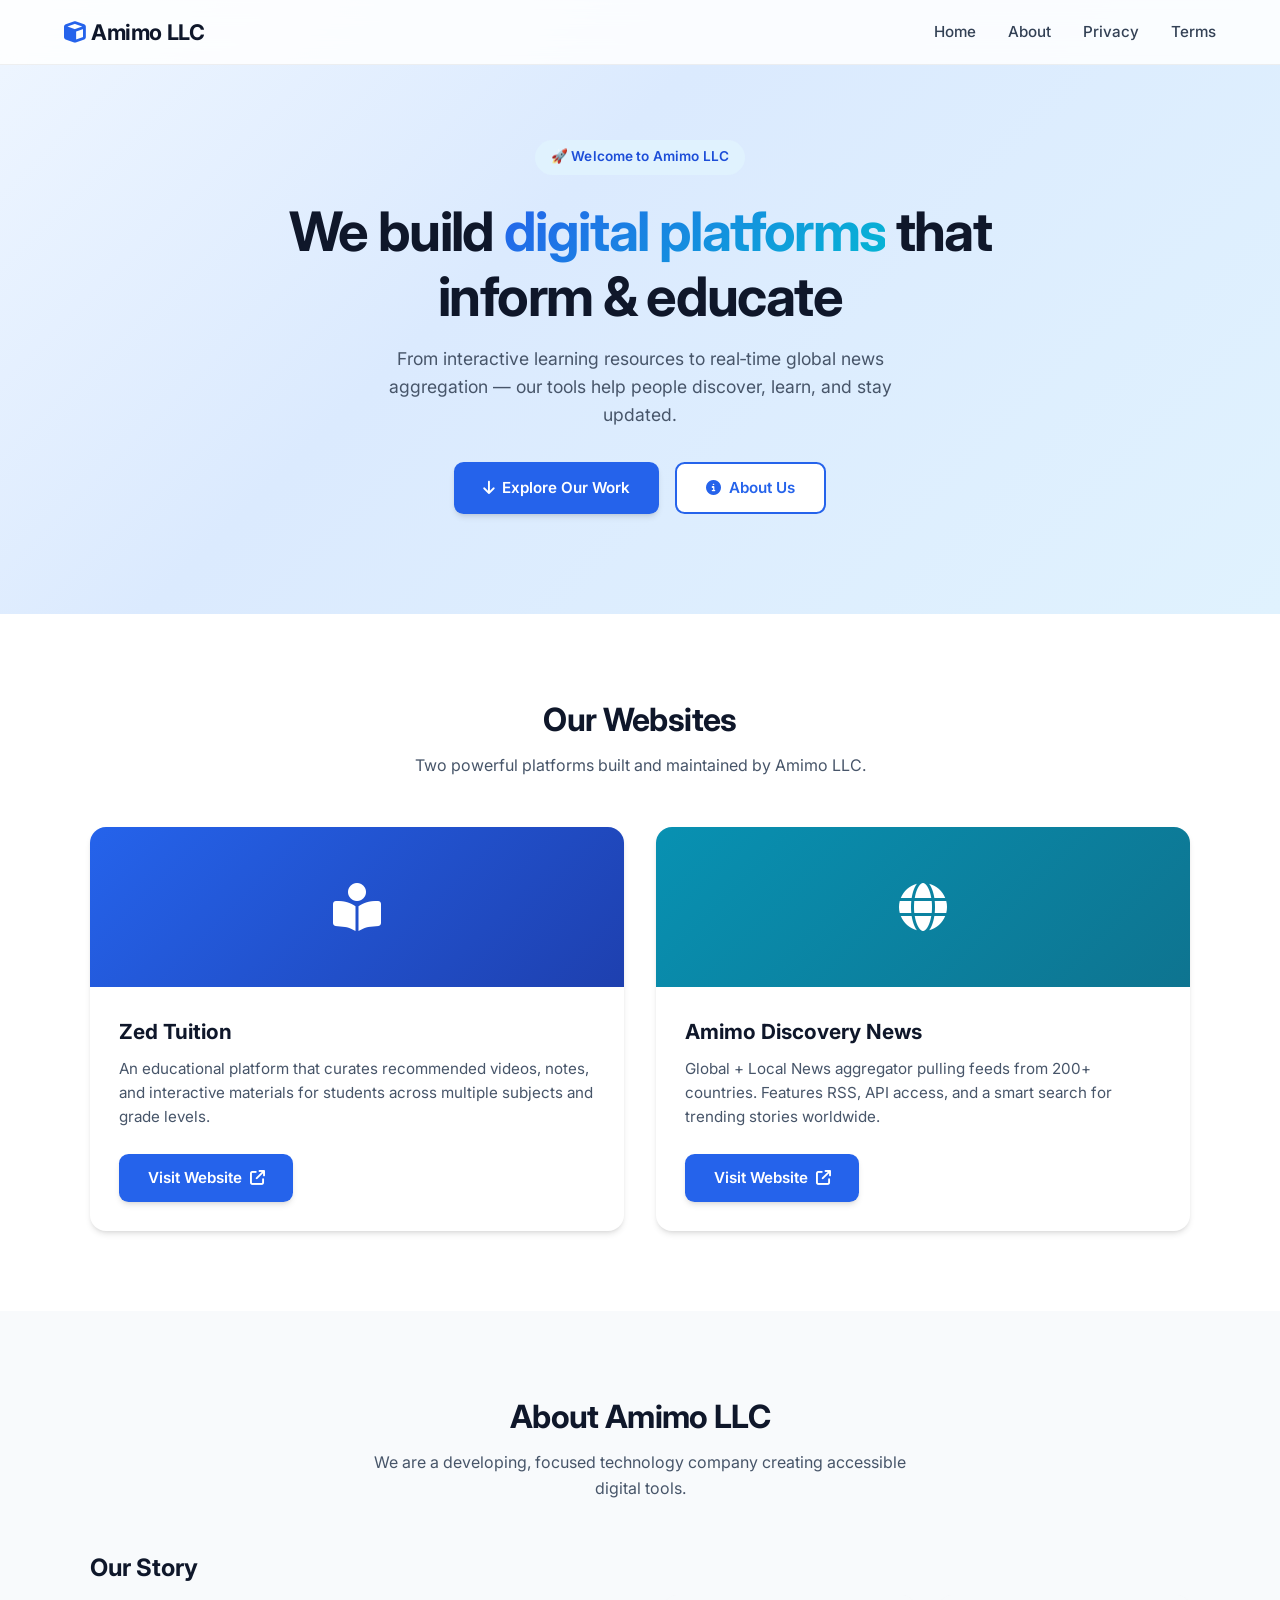
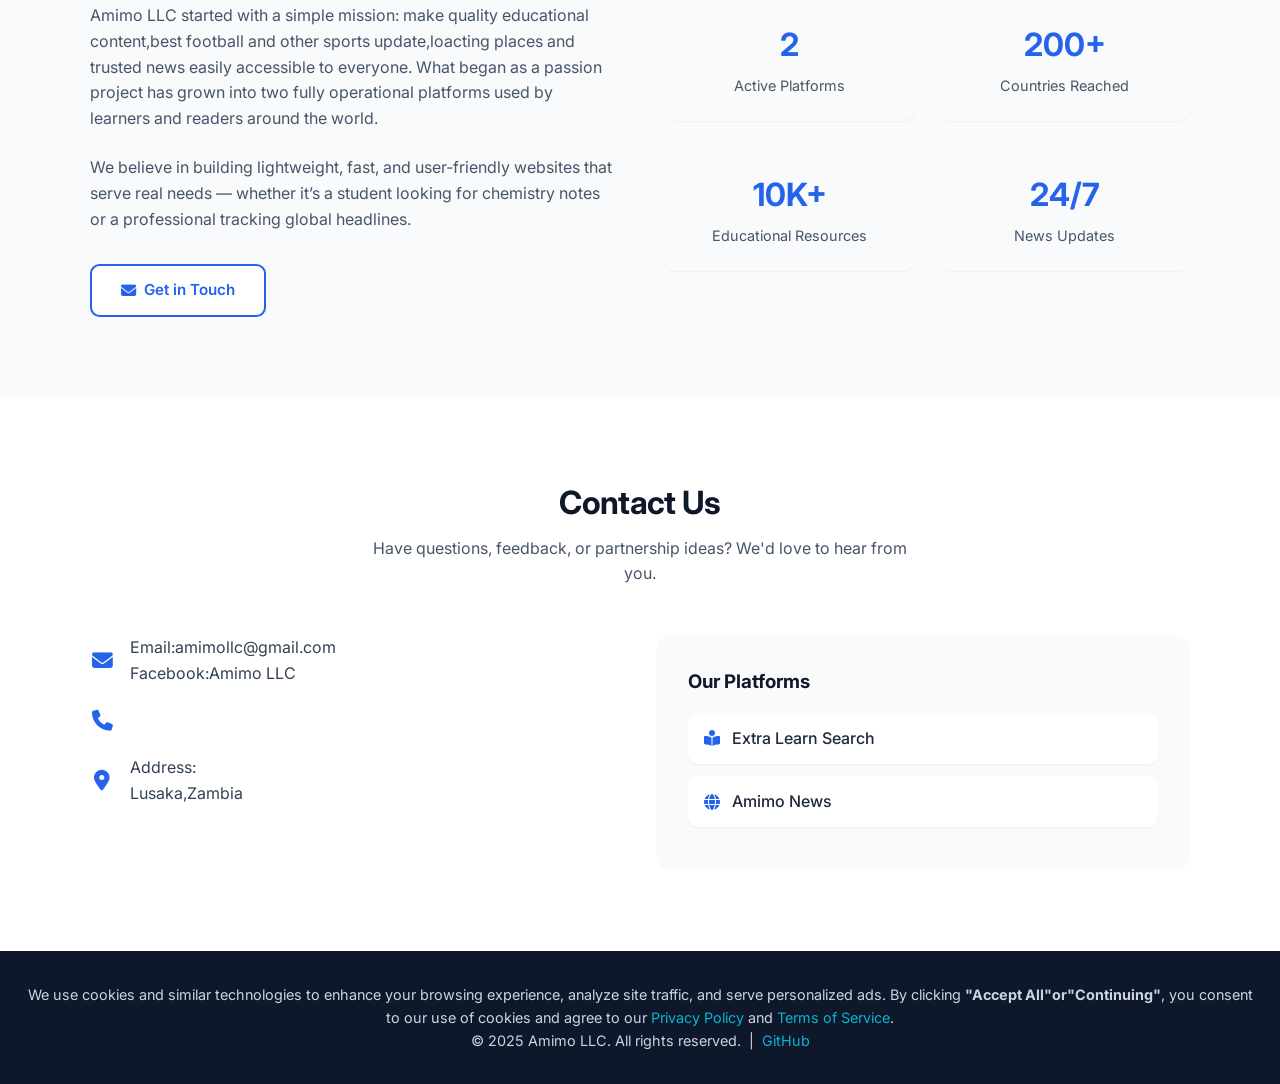
==== commit 28cbcacc: "Update index.html" ====
--- a/index.html
+++ b/index.html
@@ -186,7 +186,7 @@
   <p>
     We use cookies and similar technologies to enhance your browsing experience,
     analyze site traffic, and serve personalized ads. By clicking 
-    <strong>"Accept All"</strong>, you consent to our use of cookies and agree 
+    <strong>"Accept All"or"Continuing"</strong>, you consent to our use of cookies and agree 
     to our <a href="privacy.html" target="_blank">Privacy Policy</a> 
     and <a href="terms-privacy.html#terms" target="_blank">Terms of Service</a>.
 </p>
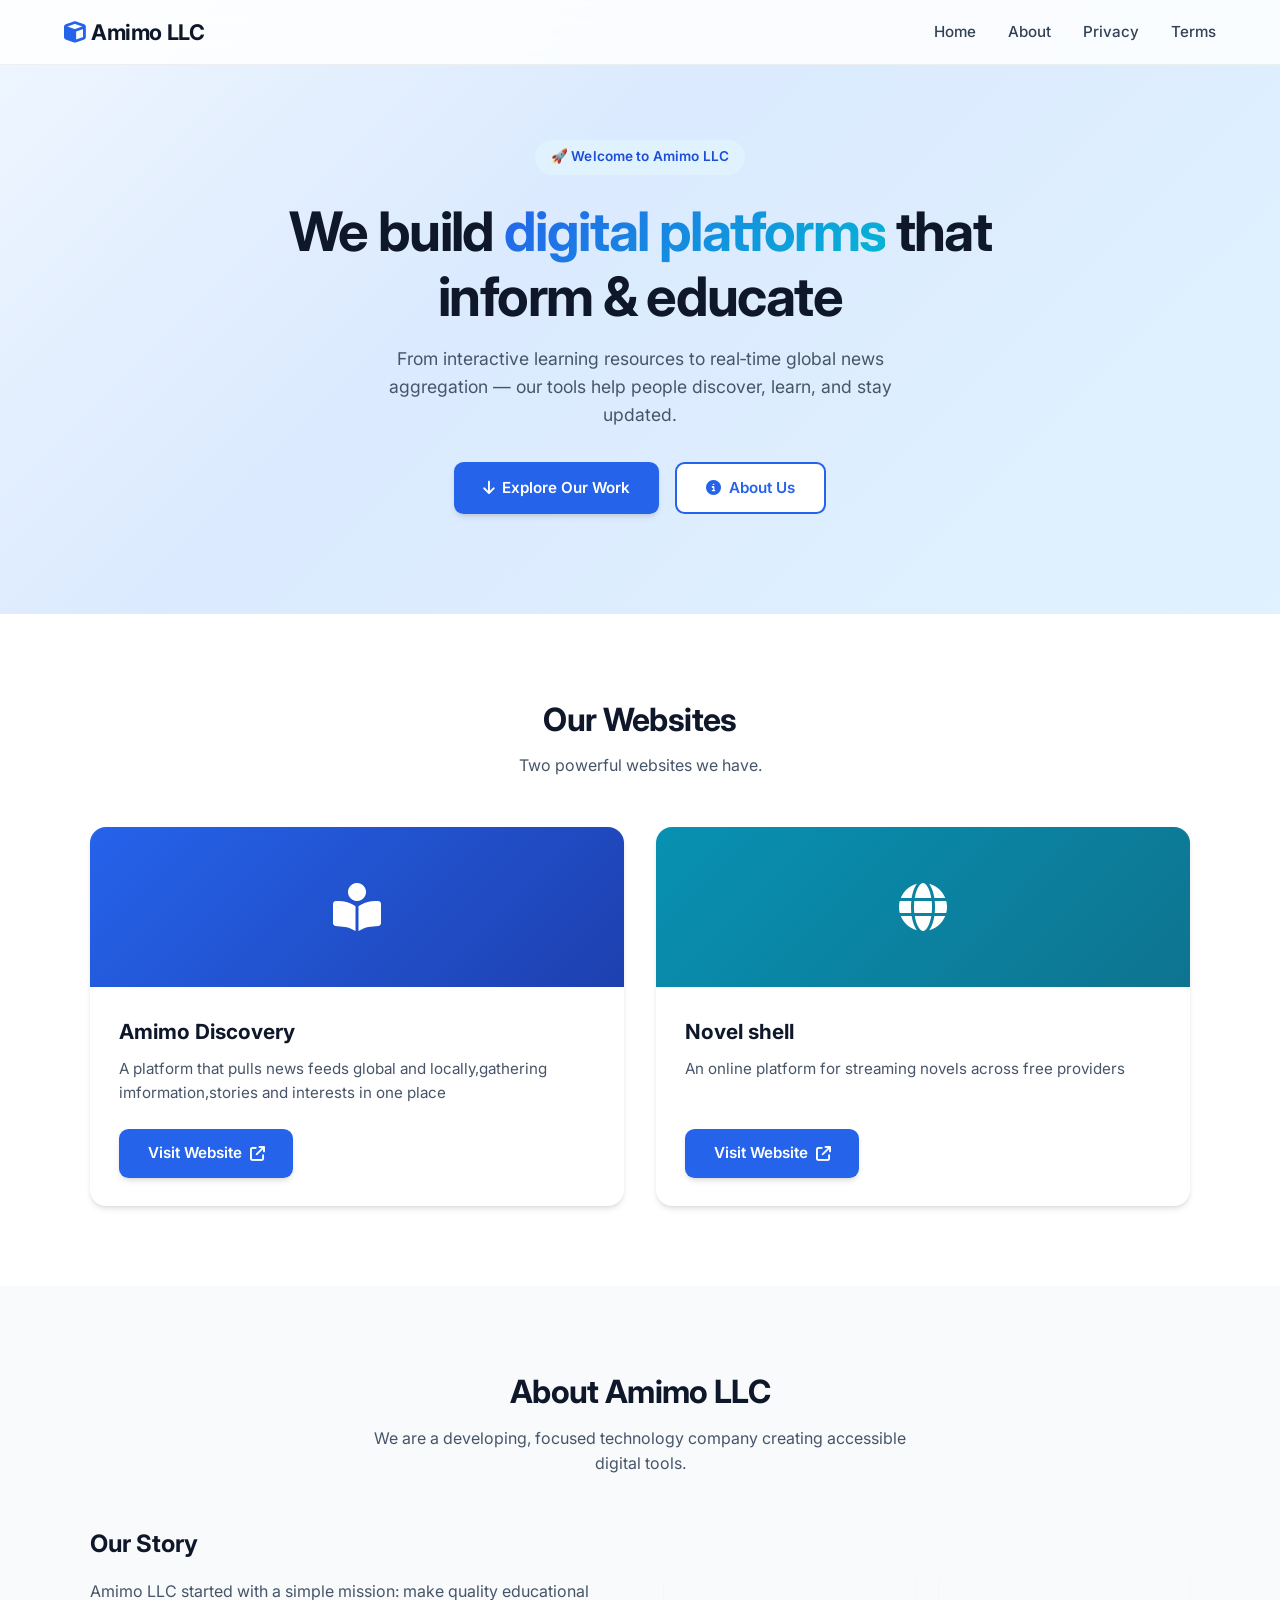
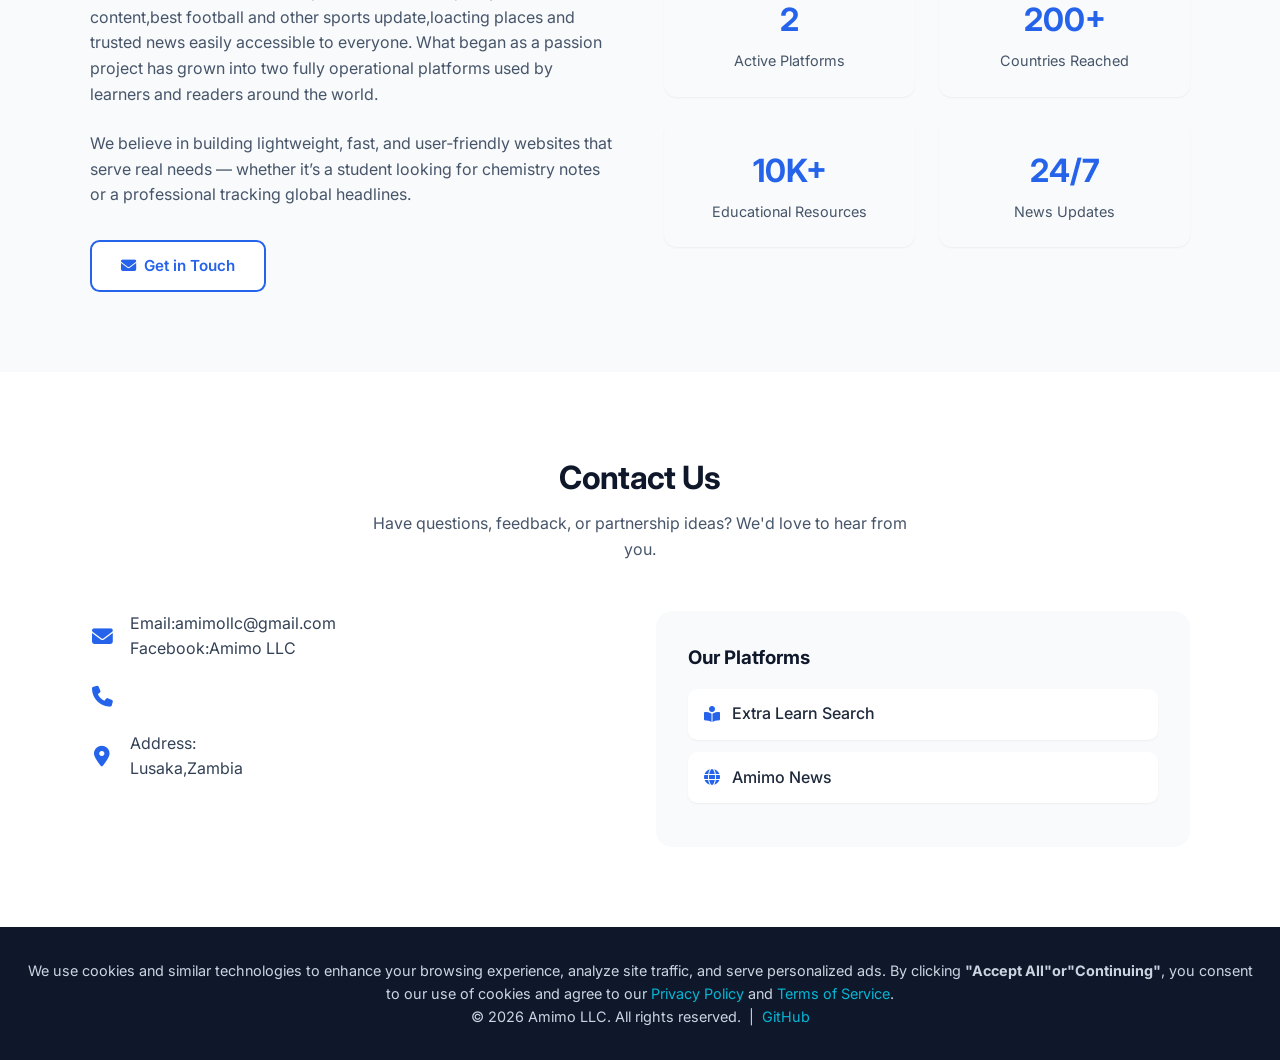
==== commit f0d3acef: "Update website descriptions and footer year" ====
--- a/index.html
+++ b/index.html
@@ -4,6 +4,8 @@
     <meta charset="UTF-8">
     <meta name="viewport" content="width=device-width, initial-scale=1.0">
 <meta name="google-adsense-account" content="ca-pub-6081855871603005">
+<script async src="https://pagead2.googlesyndication.com/pagead/js/adsbygoogle.js?client=ca-pub-6081855871603005"
+     crossorigin="anonymous"></script>
     <title>Amimo LLC – Building Digital Solutions for Learning & News</title>
     <!-- Google Fonts -->
     <link rel="preconnect" href="https://fonts.googleapis.com">
@@ -53,7 +55,7 @@
         <div class="container">
             <div class="section-header">
                 <h2>Our Websites</h2>
-                <p>Two powerful platforms built and maintained by Amimo LLC.</p>
+                <p>Two powerful websites we have.</p>
             </div>
             <div class="card-grid">
                 <!-- Extra Learn Search -->
@@ -62,9 +64,9 @@
                         <i class="fa-solid fa-book-open-reader"></i>
                     </div>
                     <div class="card-body">
-                        <h3>Zed Tuition</h3>
-                        <p>An educational platform that curates recommended videos, notes, and interactive materials for students across multiple subjects and grade levels.</p>
-                        <a href="https://amimollc.github.io/zedtuition/" target="_blank" rel="noopener" class="btn btn-primary">
+                        <h3>Amimo Discovery</h3>
+                        <p>A platform that pulls news feeds global and locally,gathering imformation,stories and interests in one place</p>
+                        <a href="https://amimodiscovery.pages.dev/" target="_blank" rel="noopener" class="btn btn-primary">
                             Visit Website <i class="fa-solid fa-arrow-up-right-from-square"></i>
                         </a>
                     </div>
@@ -76,9 +78,9 @@
                         <i class="fa-solid fa-globe"></i>
                     </div>
                     <div class="card-body">
-                        <h3>Amimo Discovery News</h3>
-                        <p>Global + Local News aggregator pulling feeds from 200+ countries. Features RSS, API access, and a smart search for trending stories worldwide.</p>
-                        <a href="https://amimollc.github.io/amimodiscoverynews/" target="_blank" rel="noopener" class="btn btn-primary">
+                        <h3>Novel shell</h3>
+                        <p> An online platform for streaming novels across free providers</p>
+                        <a href="https://novelshell.pages.dev" target="_blank" rel="noopener" class="btn btn-primary">
                             Visit Website <i class="fa-solid fa-arrow-up-right-from-square"></i>
                         </a>
                     </div>
@@ -190,7 +192,7 @@
     to our <a href="privacy.html" target="_blank">Privacy Policy</a> 
     and <a href="terms-privacy.html#terms" target="_blank">Terms of Service</a>.
 </p>
-        <p>&copy; 2025 Amimo LLC. All rights reserved. &nbsp;|&nbsp; 
+        <p>&copy; 2026 Amimo LLC. All rights reserved. &nbsp;|&nbsp; 
             <a href="https://github.com/amimollc" target="_blank" rel="noopener">GitHub</a>
         </p>
   
